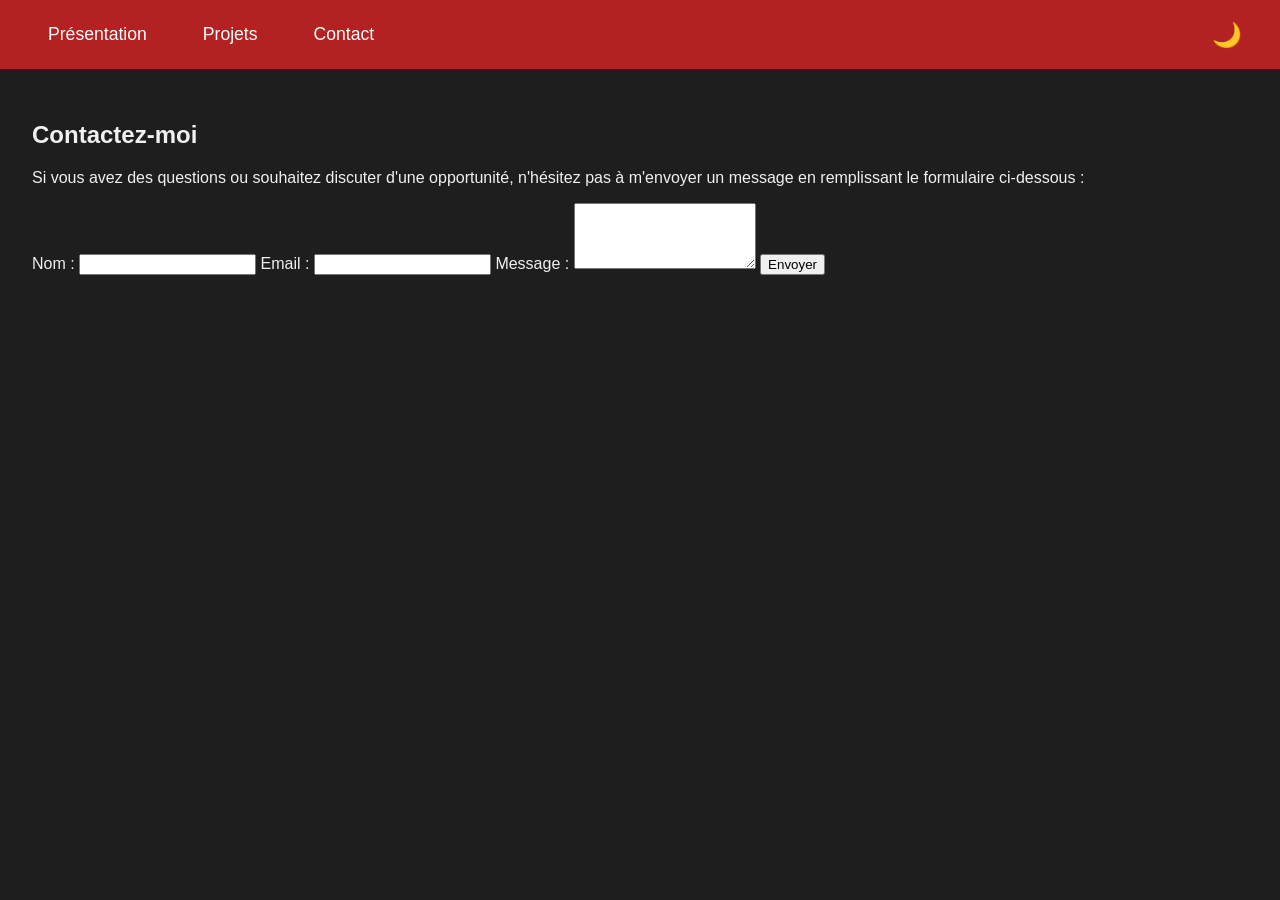
==== contact.html @ 5985048c "Add files via upload" ====
<!DOCTYPE html>
<html lang="fr">
<head>
  <meta charset="UTF-8" />
  <meta name="viewport" content="width=device-width, initial-scale=1.0" />
  <title>Contactez-moi</title>
  <link rel="stylesheet" href="style.css" />
</head>
<body class="dark">
  <header>
    <nav>
      <div class="nav-left">
        <a href="index.html">Présentation</a>
        <a href="projets.html">Projets</a>
        <a href="contact.html">Contact</a>
      </div>
      <button id="theme-toggle">🌙</button>
    </nav>
  </header>

  <main class="content">
    <section class="contact">
      <h1>Contactez-moi</h1>
      <p>Si vous avez des questions ou souhaitez discuter d'une opportunité, n'hésitez pas à m'envoyer un message en remplissant le formulaire ci-dessous :</p>
      
      <form action="mailto:votre-email@example.com" method="post" enctype="text/plain">
        <label for="name">Nom :</label>
        <input type="text" id="name" name="name" required />

        <label for="email">Email :</label>
        <input type="email" id="email" name="email" required />

        <label for="message">Message :</label>
        <textarea id="message" name="message" rows="4" required></textarea>

        <button type="submit">Envoyer</button>
      </form>
    </section>
  </main>

  <script src="script.js"></script>
</body>
</html>
---- style.css ----
/* Variables */
:root {
  --primary-color: #b22222;
  --background-color: #fff;
  --text-color: #000;
  --hover-bg: #8b1a1a;
}

body.dark {
  --background-color: #1e1e1e;
  --text-color: #f0f0f0;
  --hover-bg: #a94444;
}

body {
  margin: 0;
  font-family: Arial, sans-serif;
  background-color: var(--background-color);
  color: var(--text-color);
}

nav {
  display: flex;
  justify-content: space-between;
  align-items: center;
  padding: 1rem 2rem;
  background-color: var(--primary-color);
}

.nav-left {
  display: flex;
  gap: 1.5rem;
}

nav a {
  color: white;
  text-decoration: none;
  font-size: 1.1rem;
  padding: 0.5rem 1rem;
  border-radius: 8px;
  transition: background-color 0.3s ease;
}

nav a:hover {
  background-color: var(--hover-bg);
}

button#theme-toggle {
  background: none;
  border: none;
  font-size: 1.5rem;
  cursor: pointer;
  color: white;
}

.content {
  padding: 2rem;
}

.profile-container {
  display: flex;
  align-items: center;
  gap: 2rem;
  flex-wrap: wrap;
}

.profile-pic {
  width: 150px;
  height: 150px;
  border-radius: 50%;
  object-fit: cover;
  border: 4px solid var(--primary-color);
}

.intro-text {
  max-width: 600px;
}

/* Contacts Section Styles */
.contacts {
  position: fixed;
  right: 20px;
  top: 100px;
  width: 250px;
  padding: 1rem;
  background-color: var(--primary-color);
  color: white;
  border-radius: 10px;
}

.contacts h3 {
  font-size: 1.2rem;
  margin-bottom: 1rem;
}

.contacts ul {
  list-style: none;
  padding: 0;
}

.contacts ul li {
  margin-bottom: 1rem;
}

.contacts a {
  color: white;
  text-decoration: none;
  font-size: 1rem;
  display: block;
}

.contacts a:hover {
  text-decoration: underline;
}
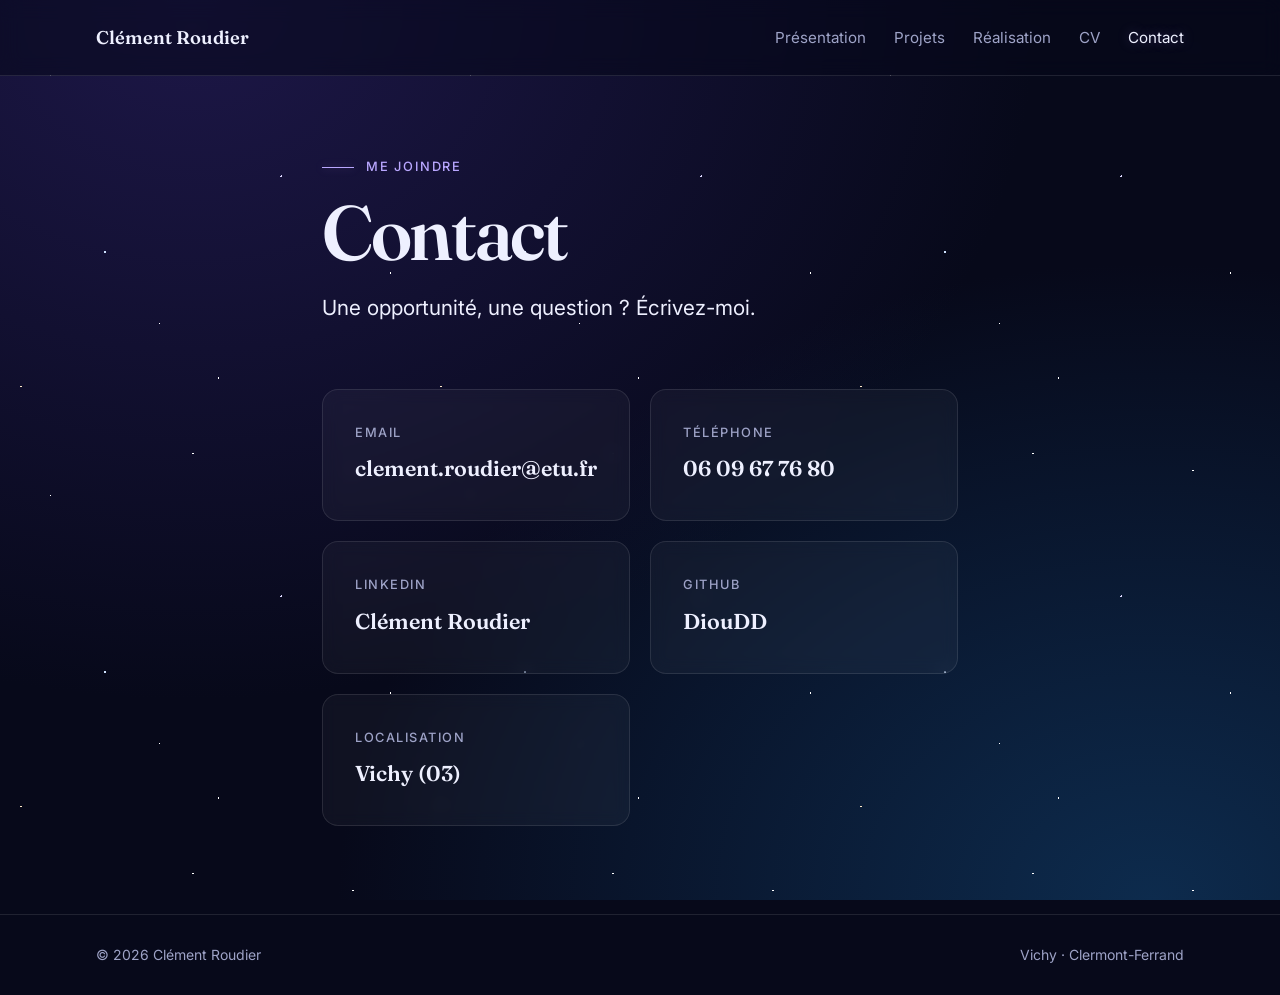
==== commit 1a94ef09: "portfolio" ====
--- a/contact.html
+++ b/contact.html
@@ -1,44 +1,64 @@
-
 <!DOCTYPE html>
 <html lang="fr">
 <head>
   <meta charset="UTF-8" />
   <meta name="viewport" content="width=device-width, initial-scale=1.0" />
-  <title>Contactez-moi</title>
+  <title>Clément Roudier — Contact</title>
+  <link rel="preconnect" href="https://fonts.googleapis.com" />
+  <link rel="preconnect" href="https://fonts.gstatic.com" crossorigin />
+  <link href="https://fonts.googleapis.com/css2?family=Fraunces:wght@600&family=Inter:wght@400;500&display=swap" rel="stylesheet" />
   <link rel="stylesheet" href="style.css" />
 </head>
-<body class="dark">
+<body>
   <header>
-    <nav>
-      <div class="nav-left">
+    <div class="wrap">
+      <a class="brand" href="index.html">Clément Roudier</a>
+      <nav>
         <a href="index.html">Présentation</a>
         <a href="projets.html">Projets</a>
-        <a href="contact.html">Contact</a>
-      </div>
-      <button id="theme-toggle">🌙</button>
-    </nav>
+        <a href="realisation.html">Réalisation</a>
+        <a href="cv.html">CV</a>
+        <a href="contact.html" aria-current="page">Contact</a>
+      </nav>
+    </div>
   </header>
 
-  <main class="content">
-    <section class="contact">
-      <h1>Contactez-moi</h1>
-      <p>Si vous avez des questions ou souhaitez discuter d'une opportunité, n'hésitez pas à m'envoyer un message en remplissant le formulaire ci-dessous :</p>
-      
-      <form action="mailto:votre-email@example.com" method="post" enctype="text/plain">
-        <label for="name">Nom :</label>
-        <input type="text" id="name" name="name" required />
+  <main class="wrap">
+    <div class="page-head">
+      <p class="eyebrow">Me joindre</p>
+      <h1>Contact</h1>
+      <p class="lead">Une opportunité, une question ? Écrivez-moi.</p>
+    </div>
 
-        <label for="email">Email :</label>
-        <input type="email" id="email" name="email" required />
-
-        <label for="message">Message :</label>
-        <textarea id="message" name="message" rows="4" required></textarea>
-
-        <button type="submit">Envoyer</button>
-      </form>
-    </section>
+    <ul class="contact-list">
+      <li>
+        <span>Email</span>
+        <a href="mailto:clement.roudier@etu.fr">clement.roudier@etu.fr</a>
+      </li>
+      <li>
+        <span>Téléphone</span>
+        <a href="tel:+33609677680">06 09 67 76 80</a>
+      </li>
+      <li>
+        <span>LinkedIn</span>
+        <a href="https://www.linkedin.com/in/cl%C3%A9ment-roudier-2951a0351/" target="_blank" rel="noopener">Clément Roudier</a>
+      </li>
+      <li>
+        <span>GitHub</span>
+        <a href="https://github.com/DiouDD" target="_blank" rel="noopener">DiouDD</a>
+      </li>
+      <li>
+        <span>Localisation</span>
+        <strong>Vichy (03)</strong>
+      </li>
+    </ul>
   </main>
 
-  <script src="script.js"></script>
+  <footer class="site-footer">
+    <div class="wrap">
+      <span>© 2026 Clément Roudier</span>
+      <span>Vichy · Clermont-Ferrand</span>
+    </div>
+  </footer>
 </body>
 </html>
--- a/style.css
+++ b/style.css
@@ -1,115 +1,648 @@
-
-/* Variables */
+/* Thème « ciel étoilé » : nuit bleutée, étoiles scintillantes, cartes en verre */
+
 :root {
-  --primary-color: #b22222;
-  --background-color: #fff;
-  --text-color: #000;
-  --hover-bg: #8b1a1a;
-}
-
-body.dark {
-  --background-color: #1e1e1e;
-  --text-color: #f0f0f0;
-  --hover-bg: #a94444;
-}
+  color-scheme: dark;
+  --bg: #07091a;
+  --surface: rgba(255, 255, 255, 0.04);
+  --surface-hover: rgba(255, 255, 255, 0.07);
+  --ink: #eef0ff;
+  --muted: #9ea3c7;
+  --line: rgba(255, 255, 255, 0.1);
+  --accent: #b9a7ff;
+  --accent-glow: rgba(185, 167, 255, 0.35);
+  --serif: "Fraunces", Georgia, "Times New Roman", serif;
+  --sans: "Inter", system-ui, -apple-system, "Segoe UI", sans-serif;
+}
+
+* { box-sizing: border-box; }
 
 body {
   margin: 0;
-  font-family: Arial, sans-serif;
-  background-color: var(--background-color);
-  color: var(--text-color);
-}
-
-nav {
-  display: flex;
+  min-height: 100vh;
+  display: flex;
+  flex-direction: column;
+  color: var(--ink);
+  font: 400 16px/1.7 var(--sans);
+  -webkit-font-smoothing: antialiased;
+  overflow-x: hidden;
+  background:
+    radial-gradient(ellipse at 15% 0%, #1d1748 0%, transparent 55%),
+    radial-gradient(ellipse at 90% 100%, #0d2b4d 0%, transparent 50%),
+    var(--bg);
+  background-attachment: fixed;
+}
+
+/* Champ d'étoiles (couches de points, pas d'image) */
+body::before {
+  content: "";
+  position: fixed;
+  inset: 0;
+  z-index: 0;
+  pointer-events: none;
+  background-image:
+    radial-gradient(1.5px 1.5px at 12% 18%, #fff 50%, transparent 51%),
+    radial-gradient(2px 2px at 67% 42%, #dcd6ff 50%, transparent 51%),
+    radial-gradient(1.5px 1.5px at 38% 77%, #fff 50%, transparent 51%),
+    radial-gradient(1.5px 1.5px at 84% 12%, #fff 50%, transparent 51%),
+    radial-gradient(2.5px 2.5px at 25% 60%, #cfe3ff 50%, transparent 51%),
+    radial-gradient(1.5px 1.5px at 52% 90%, #fff 50%, transparent 51%),
+    radial-gradient(2px 2px at 93% 65%, #fff 50%, transparent 51%),
+    radial-gradient(1.5px 1.5px at 5% 92%, #ffe9c7 50%, transparent 51%),
+    radial-gradient(1.5px 1.5px at 46% 8%, #fff 50%, transparent 51%);
+  background-size: 420px 420px;
+  animation: twinkle 6s ease-in-out infinite alternate;
+}
+
+/* Étoile filante, une fois de temps en temps */
+body::after {
+  content: "";
+  position: fixed;
+  top: 12%;
+  left: 0;
+  width: 140px;
+  height: 1px;
+  z-index: 0;
+  pointer-events: none;
+  background: linear-gradient(90deg, transparent, #fff 80%);
+  opacity: 0;
+  animation: shoot 11s linear infinite;
+}
+
+@keyframes twinkle {
+  from { opacity: 0.5; }
+  to { opacity: 1; }
+}
+
+@keyframes shoot {
+  0%, 72% { opacity: 0; transform: translate(0, 0) rotate(-20deg); }
+  74% { opacity: 1; }
+  82% { opacity: 0; transform: translate(520px, 210px) rotate(-20deg); }
+  100% { opacity: 0; transform: translate(520px, 210px) rotate(-20deg); }
+}
+
+@media (prefers-reduced-motion: reduce) {
+  body::before,
+  body::after { animation: none; }
+  body::after { display: none; }
+}
+
+a { color: var(--accent); }
+
+header,
+main,
+footer { position: relative; z-index: 1; }
+
+.wrap {
+  max-width: 1120px;
+  margin: 0 auto;
+  padding: 0 16px;
+}
+
+/* En-tête */
+header {
+  position: sticky;
+  top: 0;
+  z-index: 2;
+  background: rgba(7, 9, 26, 0.55);
+  backdrop-filter: blur(10px);
+  -webkit-backdrop-filter: blur(10px);
+  border-bottom: 1px solid var(--line);
+}
+
+header .wrap {
+  display: flex;
+  flex-wrap: wrap;
   justify-content: space-between;
   align-items: center;
-  padding: 1rem 2rem;
-  background-color: var(--primary-color);
-}
-
-.nav-left {
-  display: flex;
-  gap: 1.5rem;
+  gap: 12px 24px;
+  padding-top: 22px;
+  padding-bottom: 22px;
+}
+
+.brand {
+  font-family: var(--serif);
+  font-size: 1.15rem;
+  font-weight: 600;
+  color: var(--ink);
+  text-decoration: none;
 }
 
 nav a {
-  color: white;
+  margin-left: 24px;
+  color: var(--muted);
   text-decoration: none;
-  font-size: 1.1rem;
-  padding: 0.5rem 1rem;
-  border-radius: 8px;
-  transition: background-color 0.3s ease;
-}
-
-nav a:hover {
-  background-color: var(--hover-bg);
-}
-
-button#theme-toggle {
-  background: none;
-  border: none;
-  font-size: 1.5rem;
-  cursor: pointer;
-  color: white;
-}
-
-.content {
-  padding: 2rem;
-}
-
-.profile-container {
+  font-size: 0.95rem;
+  transition: color 0.2s ease, text-shadow 0.2s ease;
+}
+
+nav a:hover,
+nav a[aria-current="page"] {
+  color: var(--ink);
+  text-shadow: 0 0 12px var(--accent-glow);
+}
+
+/* Titres */
+h1 {
+  font-family: var(--serif);
+  font-weight: 600;
+  font-size: clamp(2.6rem, 7vw, 4.8rem);
+  line-height: 1.02;
+  letter-spacing: -0.03em;
+  margin: 0 0 20px;
+}
+
+h2 {
+  font-family: var(--serif);
+  font-weight: 600;
+  font-size: clamp(1.6rem, 3vw, 2.2rem);
+  line-height: 1.15;
+  letter-spacing: -0.02em;
+  margin: 0 0 16px;
+}
+
+p { margin: 0 0 16px; }
+
+.lead {
+  font-size: clamp(1.1rem, 2vw, 1.3rem);
+  color: var(--ink);
+  line-height: 1.55;
+}
+
+.muted { color: var(--muted); }
+
+.eyebrow {
   display: flex;
   align-items: center;
-  gap: 2rem;
+  gap: 12px;
+  margin: 0 0 16px;
+  font-size: 0.8rem;
+  font-weight: 500;
+  letter-spacing: 0.14em;
+  text-transform: uppercase;
+  color: var(--accent);
+}
+
+.eyebrow::before {
+  content: "";
+  width: 32px;
+  height: 1px;
+  background: currentColor;
+  box-shadow: 0 0 8px var(--accent-glow);
+}
+
+/* Sections */
+section {
+  padding: 88px 0;
+  border-top: 1px solid var(--line);
+}
+
+/* Accueil : hero à deux colonnes */
+.hero {
+  position: relative;
+  display: grid;
+  grid-template-columns: minmax(0, 1fr);
+  gap: 56px;
+  align-items: center;
+  padding: 96px 0 88px;
+}
+
+.hero h1 {
+  background: linear-gradient(120deg, #ffffff 30%, var(--accent));
+  -webkit-background-clip: text;
+  background-clip: text;
+  color: transparent;
+}
+
+.portrait {
+  display: block;
+  width: 100%;
+  max-width: 340px;
+  aspect-ratio: 4 / 5;
+  object-fit: cover;
+  border-radius: 20px;
+  border: 1px solid rgba(255, 255, 255, 0.15);
+  box-shadow: 0 0 0 6px rgba(185, 167, 255, 0.06), 0 0 70px var(--accent-glow);
+}
+
+.actions {
+  display: flex;
   flex-wrap: wrap;
-}
-
-.profile-pic {
-  width: 150px;
-  height: 150px;
+  gap: 12px;
+  margin-top: 32px;
+}
+
+@media (min-width: 840px) {
+  .hero { grid-template-columns: 340px minmax(0, 1fr); gap: 80px; }
+}
+
+/* Boutons */
+.btn {
+  display: inline-block;
+  padding: 12px 22px;
+  border: 1px solid rgba(255, 255, 255, 0.3);
+  border-radius: 999px;
+  color: var(--ink);
+  text-decoration: none;
+  font-size: 0.95rem;
+  transition: background 0.2s ease, border-color 0.2s ease, box-shadow 0.2s ease, transform 0.2s ease;
+}
+
+.btn:hover {
+  border-color: var(--accent);
+  box-shadow: 0 0 22px var(--accent-glow);
+  transform: translateY(-2px);
+}
+
+.btn-solid {
+  border-color: transparent;
+  background: linear-gradient(120deg, #efeaff, var(--accent));
+  color: #0b0a1f;
+  font-weight: 500;
+}
+
+.btn-solid:hover {
+  background: linear-gradient(120deg, #ffffff, var(--accent));
+  color: #0b0a1f;
+}
+
+/* Stage : grande carte */
+.stage-card {
+  display: grid;
+  gap: 24px;
+  padding: 48px;
+  background: var(--surface);
+  border: 1px solid var(--line);
+  border-radius: 20px;
+  backdrop-filter: blur(8px);
+  -webkit-backdrop-filter: blur(8px);
+}
+
+@media (min-width: 840px) {
+  .stage-card { grid-template-columns: 1fr 1.3fr; gap: 64px; }
+}
+
+.stage-card p:last-child { margin-bottom: 0; }
+
+.quote {
+  font-family: var(--serif);
+  font-size: 1.3rem;
+  line-height: 1.45;
+  color: var(--ink);
+  border-left: 2px solid var(--accent);
+  padding-left: 20px;
+  box-shadow: -8px 0 16px -12px var(--accent-glow);
+}
+
+/* Compétences */
+.skills-grid {
+  display: grid;
+  grid-template-columns: 1fr;
+  gap: 20px;
+}
+
+@media (min-width: 640px) {
+  .skills-grid { grid-template-columns: repeat(3, 1fr); }
+}
+
+.skill-group {
+  padding: 28px;
+  background: var(--surface);
+  border: 1px solid var(--line);
+  border-radius: 16px;
+}
+
+.skill-group h3 {
+  margin: 0 0 16px;
+  font-size: 0.8rem;
+  font-weight: 500;
+  letter-spacing: 0.12em;
+  text-transform: uppercase;
+  color: var(--muted);
+}
+
+.tags {
+  display: flex;
+  flex-wrap: wrap;
+  gap: 8px;
+  margin: 0;
+  padding: 0;
+  list-style: none;
+}
+
+.tags li {
+  padding: 4px 12px;
+  border: 1px solid rgba(185, 167, 255, 0.25);
+  border-radius: 999px;
+  font-size: 0.85rem;
+  background: rgba(185, 167, 255, 0.06);
+  color: var(--ink);
+}
+
+/* Projets */
+.projects {
+  display: grid;
+  grid-template-columns: 1fr;
+  gap: 24px;
+  list-style: none;
+  margin: 0;
+  padding: 0;
+}
+
+@media (min-width: 720px) {
+  .projects { grid-template-columns: repeat(2, 1fr); }
+}
+
+.projects > li {
+  display: flex;
+  flex-direction: column;
+  padding: 32px;
+  background: var(--surface);
+  border: 1px solid var(--line);
+  border-radius: 18px;
+  backdrop-filter: blur(8px);
+  -webkit-backdrop-filter: blur(8px);
+  transition: transform 0.25s ease, border-color 0.25s ease, box-shadow 0.25s ease, background 0.25s ease;
+}
+
+.projects > li:hover {
+  transform: translateY(-4px);
+  border-color: rgba(185, 167, 255, 0.5);
+  background: var(--surface-hover);
+  box-shadow: 0 0 36px -8px var(--accent-glow);
+}
+
+.projects > li p:last-of-type { margin-bottom: 20px; }
+
+.project-title {
+  font-family: var(--serif);
+  font-size: 1.6rem;
+  font-weight: 600;
+  margin: 0 0 6px;
+}
+
+.meta {
+  margin: 0 0 12px;
+  font-size: 0.85rem;
+  color: var(--accent);
+}
+
+.projects .tags { margin-top: auto; }
+
+/* Titre de page */
+.page-head {
+  padding: 80px 0 48px;
+}
+
+.page-head + section { border-top: 0; padding-top: 0; }
+
+/* CV */
+.cv-embed {
+  display: block;
+  width: 100%;
+  height: 80vh;
+  min-height: 520px;
+  border: 1px solid var(--line);
+  border-radius: 18px;
+  background: #fff;
+  box-shadow: 0 0 60px -12px var(--accent-glow);
+}
+
+.cv-actions { display: flex; flex-wrap: wrap; gap: 12px; margin-bottom: 32px; }
+
+/* Contact */
+.contact-list {
+  display: grid;
+  grid-template-columns: 1fr;
+  gap: 20px;
+  list-style: none;
+  margin: 0;
+  padding: 0;
+}
+
+@media (min-width: 640px) {
+  .contact-list { grid-template-columns: repeat(2, 1fr); }
+}
+
+.contact-list li {
+  padding: 32px;
+  background: var(--surface);
+  border: 1px solid var(--line);
+  border-radius: 16px;
+  backdrop-filter: blur(8px);
+  -webkit-backdrop-filter: blur(8px);
+}
+
+.contact-list span {
+  display: block;
+  margin-bottom: 8px;
+  font-size: 0.8rem;
+  font-weight: 500;
+  letter-spacing: 0.12em;
+  text-transform: uppercase;
+  color: var(--muted);
+}
+
+.contact-list a,
+.contact-list strong {
+  font-family: var(--serif);
+  font-size: 1.35rem;
+  font-weight: 600;
+  color: var(--ink);
+  text-decoration: none;
+  word-break: break-word;
+}
+
+.contact-list a:hover {
+  color: var(--accent);
+  text-shadow: 0 0 14px var(--accent-glow);
+}
+
+/* Pied de page */
+footer {
+  border-top: 1px solid var(--line);
+  padding: 28px 0;
+  font-size: 0.875rem;
+  color: var(--muted);
+}
+
+footer .wrap {
+  display: flex;
+  flex-wrap: wrap;
+  justify-content: space-between;
+  gap: 8px 24px;
+}
+
+main.wrap { flex: 1; padding-bottom: 88px; }
+
+/* Frise du parcours */
+.timeline {
+  position: relative;
+  list-style: none;
+  margin: 32px 0 0;
+  padding: 0;
+}
+
+.timeline::before {
+  content: "";
+  position: absolute;
+  left: 7px;
+  top: 8px;
+  bottom: 8px;
+  width: 1px;
+  background: linear-gradient(var(--accent), transparent);
+}
+
+.timeline li {
+  position: relative;
+  padding: 0 0 36px 44px;
+}
+
+.timeline li:last-child { padding-bottom: 0; }
+
+.timeline li::before {
+  content: "";
+  position: absolute;
+  left: 0;
+  top: 6px;
+  width: 15px;
+  height: 15px;
   border-radius: 50%;
-  object-fit: cover;
-  border: 4px solid var(--primary-color);
-}
-
-.intro-text {
-  max-width: 600px;
-}
-
-/* Contacts Section Styles */
-.contacts {
-  position: fixed;
-  right: 20px;
-  top: 100px;
-  width: 250px;
-  padding: 1rem;
-  background-color: var(--primary-color);
-  color: white;
-  border-radius: 10px;
-}
-
-.contacts h3 {
-  font-size: 1.2rem;
-  margin-bottom: 1rem;
-}
-
-.contacts ul {
-  list-style: none;
-  padding: 0;
-}
-
-.contacts ul li {
-  margin-bottom: 1rem;
-}
-
-.contacts a {
-  color: white;
-  text-decoration: none;
-  font-size: 1rem;
+  background: var(--bg);
+  border: 2px solid var(--accent);
+  box-shadow: 0 0 14px var(--accent-glow);
+}
+
+.timeline time {
   display: block;
-}
-
-.contacts a:hover {
-  text-decoration: underline;
-}
+  margin-bottom: 4px;
+  font-size: 0.8rem;
+  letter-spacing: 0.12em;
+  text-transform: uppercase;
+  color: var(--accent);
+}
+
+.timeline h3 {
+  margin: 0 0 4px;
+  font-family: var(--serif);
+  font-size: 1.25rem;
+  font-weight: 600;
+}
+
+.timeline p {
+  margin: 0;
+  color: var(--muted);
+}
+
+/* Centres d'intérêt */
+.interests {
+  display: grid;
+  grid-template-columns: 1fr;
+  gap: 20px;
+}
+
+@media (min-width: 640px) {
+  .interests { grid-template-columns: repeat(3, 1fr); }
+}
+
+.interest {
+  padding: 28px;
+  background: var(--surface);
+  border: 1px solid var(--line);
+  border-radius: 16px;
+}
+
+.interest h3 {
+  margin: 0;
+  font-family: var(--serif);
+  font-size: 1.25rem;
+  font-weight: 600;
+}
+
+/* Recherche de stage */
+.search-card {
+  padding: 48px;
+  background: var(--surface);
+  border: 1px solid rgba(185, 167, 255, 0.4);
+  border-radius: 20px;
+  box-shadow: 0 0 50px -14px var(--accent-glow);
+}
+
+.search-card h2 { margin-bottom: 12px; }
+
+/* Réalisation technique */
+.summary {
+  margin: 0;
+  padding-left: 20px;
+  color: var(--ink);
+}
+
+.summary li { margin-bottom: 8px; }
+
+.diagram {
+  display: block;
+  width: 100%;
+  max-width: 640px;
+  height: auto;
+  margin-top: 24px;
+  padding: 16px;
+  background: var(--surface);
+  border: 1px solid var(--line);
+  border-radius: 16px;
+}
+
+.diagram rect {
+  fill: rgba(185, 167, 255, 0.08);
+  stroke: var(--accent);
+  stroke-width: 1.5;
+}
+
+.diagram line {
+  stroke: var(--accent);
+  stroke-width: 1.5;
+  opacity: 0.7;
+}
+
+.diagram text {
+  fill: var(--ink);
+  font-family: var(--sans);
+  font-size: 16px;
+}
+
+.diagram text.small {
+  fill: var(--muted);
+  font-size: 13px;
+}
+
+.figures {
+  display: grid;
+  grid-template-columns: 1fr;
+  gap: 20px;
+}
+
+@media (min-width: 720px) {
+  .figures { grid-template-columns: repeat(3, 1fr); }
+}
+
+/* Emplacement de capture (à remplacer par une image) */
+.media-placeholder {
+  display: flex;
+  align-items: center;
+  justify-content: center;
+  aspect-ratio: 16 / 9;
+  margin: 0 0 20px;
+  border: 1px dashed rgba(185, 167, 255, 0.4);
+  border-radius: 12px;
+  color: var(--muted);
+  font-size: 0.85rem;
+  background: radial-gradient(circle at 50% 40%, rgba(185, 167, 255, 0.12), transparent 70%);
+}
+
+@media (max-width: 480px) {
+  .search-card { padding: 28px; }
+}
+
+@media (max-width: 480px) {
+  nav a { margin-left: 0; margin-right: 18px; }
+  .stage-card { padding: 28px; }
+  .projects > li { padding: 24px; }
+}
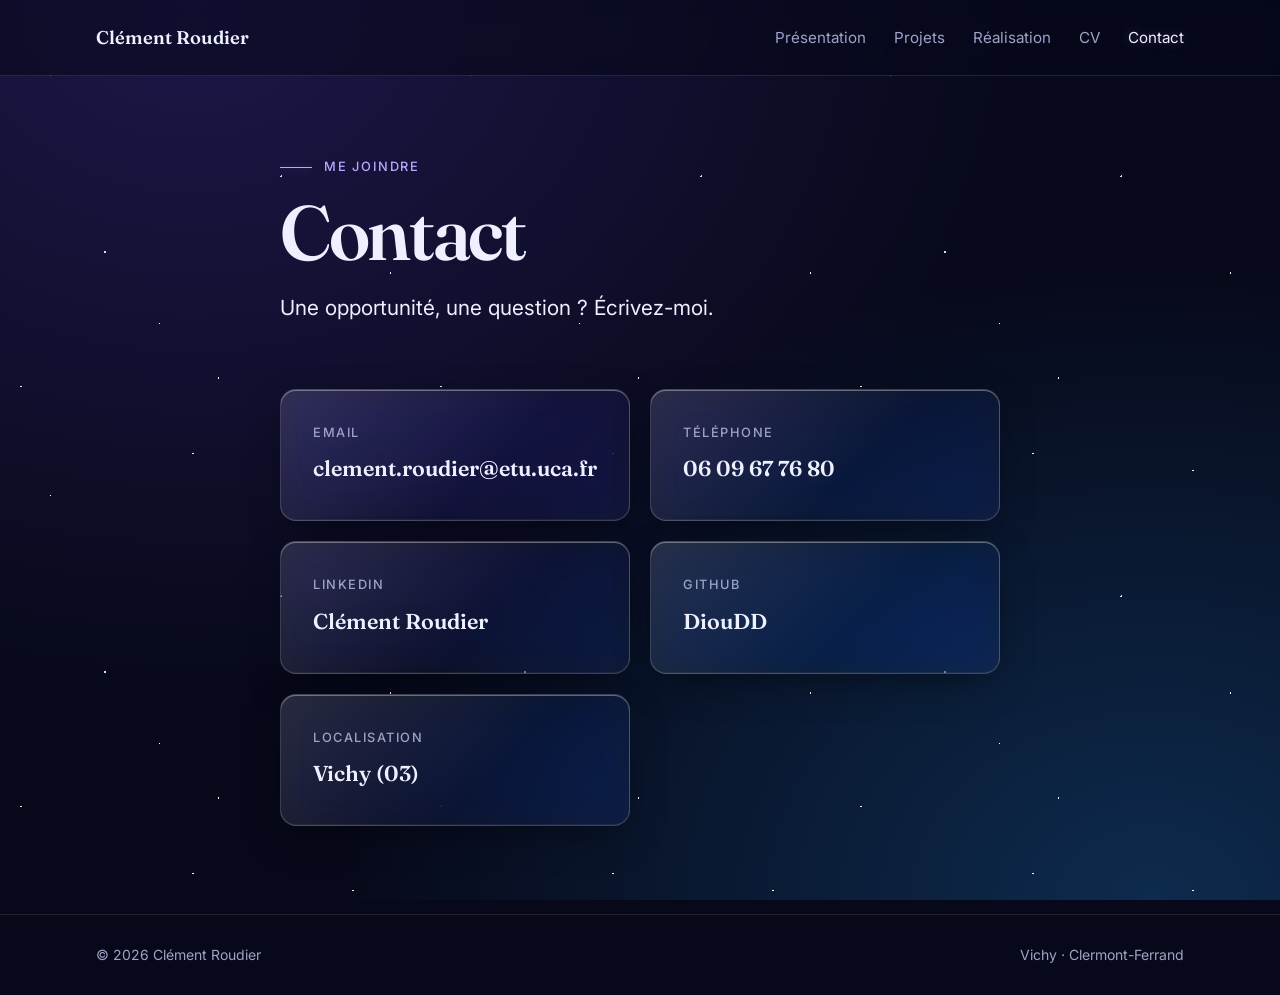
==== commit a1b3fdb8: "changement mail" ====
--- a/contact.html
+++ b/contact.html
@@ -33,7 +33,7 @@
     <ul class="contact-list">
       <li>
         <span>Email</span>
-        <a href="mailto:clement.roudier@etu.fr">clement.roudier@etu.fr</a>
+        <a href="mailto:clement.roudier@etu.fr">clement.roudier@etu.uca.fr</a>
       </li>
       <li>
         <span>Téléphone</span>
--- a/style.css
+++ b/style.css
@@ -646,3 +646,38 @@
   .stage-card { padding: 28px; }
   .projects > li { padding: 24px; }
 }
+
+/* Effet liquid glass : toutes les cartes partagent ce style */
+.stage-card,
+.search-card,
+.skill-group,
+.interest,
+.projects > li,
+.projects > li:hover,
+.contact-list li,
+.diagram {
+  background: linear-gradient(135deg, rgba(255, 255, 255, 0.14), rgba(255, 255, 255, 0.03) 60%, rgba(185, 167, 255, 0.06));
+  border: 1px solid rgba(255, 255, 255, 0.18);
+  backdrop-filter: blur(16px) saturate(180%);
+  -webkit-backdrop-filter: blur(16px) saturate(180%);
+  box-shadow:
+    inset 0 1px 0 rgba(255, 255, 255, 0.35),
+    inset 0 -1px 0 rgba(255, 255, 255, 0.05),
+    0 12px 40px -12px rgba(0, 0, 0, 0.55);
+}
+
+.search-card {
+  border-color: rgba(185, 167, 255, 0.45);
+  box-shadow:
+    inset 0 1px 0 rgba(255, 255, 255, 0.35),
+    0 0 50px -14px var(--accent-glow),
+    0 12px 40px -12px rgba(0, 0, 0, 0.55);
+}
+
+.projects > li:hover {
+  border-color: rgba(185, 167, 255, 0.6);
+  box-shadow:
+    inset 0 1px 0 rgba(255, 255, 255, 0.35),
+    0 0 36px -8px var(--accent-glow),
+    0 12px 40px -12px rgba(0, 0, 0, 0.55);
+}
